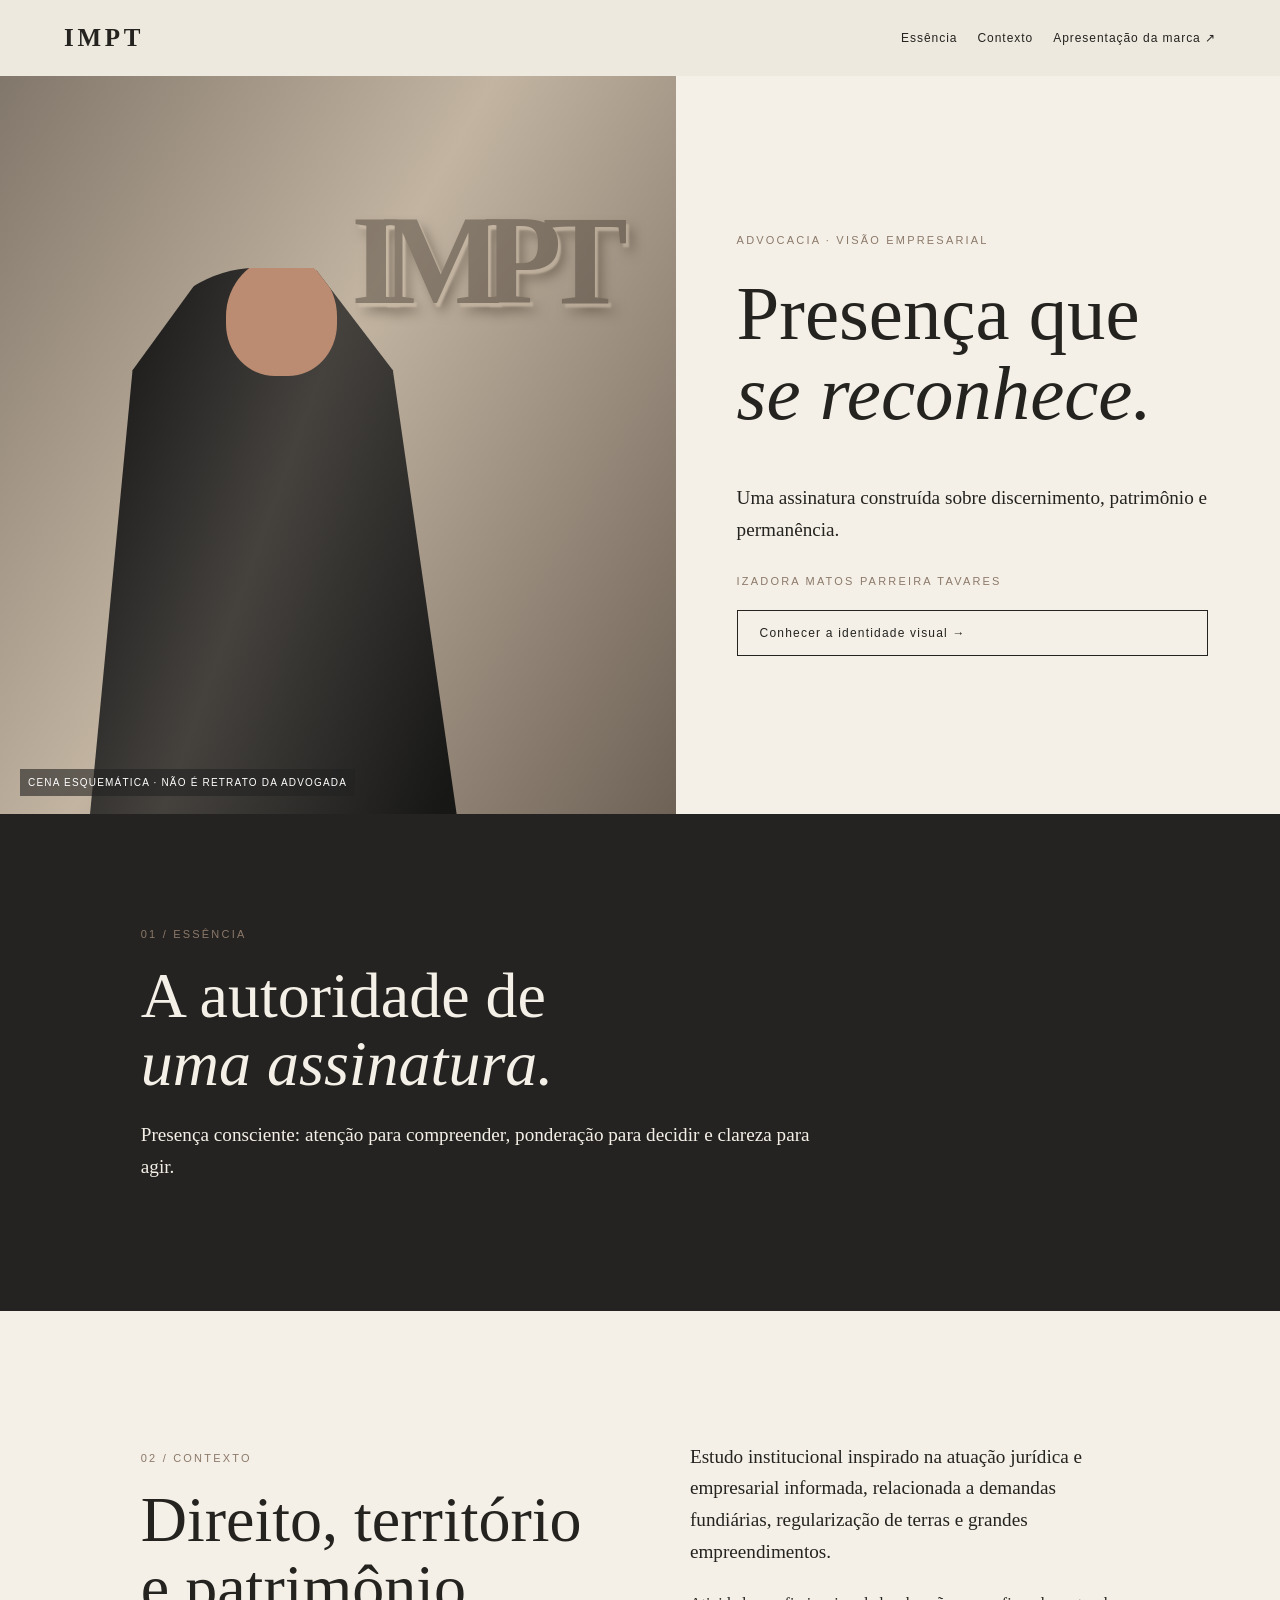
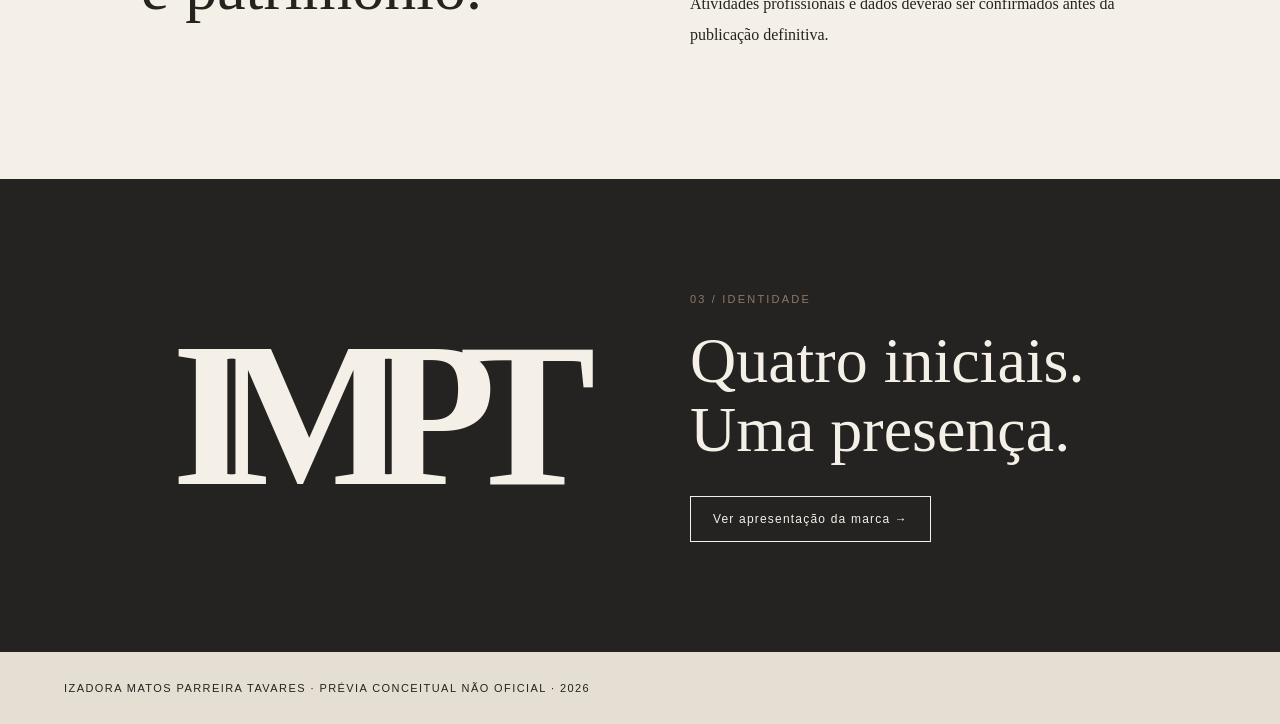
==== index.html @ d90208d3 "Publish responsive institutional preview" ====
<!doctype html><html lang="pt-BR"><head><meta charset="utf-8"><meta name="viewport" content="width=device-width,initial-scale=1"><title>Izadora Matos Parreira Tavares — Prévia</title><link rel="stylesheet" href="styles.css"></head><body><header><strong>IMPT</strong><nav><a href="#essencia">Essência</a><a href="#contexto">Contexto</a><a href="marca.html">Apresentação da marca ↗</a></nav></header><main><section class="hero"><div class="visual"><span class="wallmark" aria-label="Estudo de monograma na parede">IMPT</span><div class="woman"></div><span class="caption">CENA ESQUEMÁTICA · NÃO É RETRATO DA ADVOGADA</span></div><div class="copy"><span class="eyebrow">Advocacia · Visão empresarial</span><h1>Presença que<br><em>se reconhece.</em></h1><p>Uma assinatura construída sobre discernimento, patrimônio e permanência.</p><p class="eyebrow">IZADORA MATOS PARREIRA TAVARES</p><a class="pill" href="marca.html">Conhecer a identidade visual →</a></div></section><section id="essencia" class="panel dark"><span class="eyebrow">01 / Essência</span><h2>A autoridade de<br><em>uma assinatura.</em></h2><p>Presença consciente: atenção para compreender, ponderação para decidir e clareza para agir.</p></section><section id="contexto" class="panel split"><div><span class="eyebrow">02 / Contexto</span><h2>Direito, território<br>e patrimônio.</h2></div><div><p>Estudo institucional inspirado na atuação jurídica e empresarial informada, relacionada a demandas fundiárias, regularização de terras e grandes empreendimentos.</p><p><small>Atividades profissionais e dados deverão ser confirmados antes da publicação definitiva.</small></p></div></section><section class="panel dark split"><div class="monogram" aria-label="Iniciais IMPT">IMPT</div><div><span class="eyebrow">03 / Identidade</span><h2>Quatro iniciais.<br>Uma presença.</h2><a class="pill" href="marca.html">Ver apresentação da marca →</a></div></section></main><footer>IZADORA MATOS PARREIRA TAVARES · PRÉVIA CONCEITUAL NÃO OFICIAL · 2026</footer></body></html>
---- styles.css ----
:root{--ink:#24231f;--cream:#f4f0e7;--gold:#9e8b70}*{box-sizing:border-box}html{scroll-behavior:smooth}body{margin:0;background:var(--cream);color:var(--ink);font-family:Georgia,'Times New Roman',serif}a{color:inherit}header{display:flex;justify-content:space-between;align-items:center;gap:20px;padding:24px 5%;background:#eee9df}header strong{font-size:25px;letter-spacing:.15em}nav{display:flex;flex-wrap:wrap;gap:20px;font:12px Arial,sans-serif;letter-spacing:.08em}nav a{text-decoration:none}.hero{display:grid;grid-template-columns:1.12fr 1fr;min-height:82vh}.visual{min-height:560px;position:relative;overflow:hidden;background:linear-gradient(120deg,#82776b,#c2b4a1 45%,#6e6257)}.wallmark{position:absolute;right:10%;top:15%;font:900 clamp(70px,10vw,170px) Georgia;color:#453b32;opacity:.45;text-shadow:3px 4px 2px #d0c0ab,7px 9px 12px #44382c;letter-spacing:-.15em}.woman{position:absolute;bottom:-3%;left:13%;height:77%;width:55%;border-radius:45% 45% 0 0;background:linear-gradient(110deg,#161616 5%,#45423e 47%,#171716 95%);clip-path:polygon(32% 0,61% 0,82% 18%,100% 100%,0 100%,12% 18%)}.woman:before{content:'';position:absolute;top:-2%;left:37%;width:30%;height:21%;background:#bb8c71;border-radius:50% 50% 44% 44%}.caption{position:absolute;bottom:18px;left:20px;color:white;font:10px Arial,sans-serif;letter-spacing:.12em;background:#2229;padding:8px}.copy{display:flex;flex-direction:column;justify-content:center;padding:9% 10%}.eyebrow{font:11px Arial,sans-serif;letter-spacing:.2em;color:#8c7969;text-transform:uppercase}h1{font-size:clamp(50px,6vw,100px);font-weight:400;line-height:1.05;margin:28px 0}h2{font-size:clamp(40px,5vw,82px);font-weight:400;line-height:1.07;margin:20px 0}p{font-size:clamp(17px,1.5vw,22px);line-height:1.65;max-width:690px}.panel{padding:110px 11%}.dark{background:#242321;color:#f4f0e7}.split{display:grid;grid-template-columns:1fr 1fr;gap:10%;align-items:center}.monogram{font-size:clamp(85px,16vw,220px);letter-spacing:-.18em;line-height:1;text-align:center;font-weight:700}.pill{display:inline-block;padding:15px 22px;border:1px solid currentColor;text-decoration:none;margin:12px 12px 0 0;font:12px Arial,sans-serif;letter-spacing:.1em}footer{padding:30px 5%;font:11px Arial,sans-serif;letter-spacing:.13em;background:#e5dfd3}.chap{min-height:75vh;display:flex;flex-direction:column;justify-content:center}.chap small{font:11px Arial,sans-serif;letter-spacing:.18em;color:var(--gold)}@media(max-width:750px){header{align-items:flex-start;flex-direction:column;padding:18px 6%}nav{gap:12px;font-size:11px}.hero,.split{display:flex;flex-direction:column}.visual{width:100%;min-height:440px}.copy{padding:65px 7%}.panel{padding:85px 7%}.monogram{font-size:120px}.wallmark{font-size:90px}.woman{left:10%;width:65%}h1{font-size:clamp(48px,11vw,68px)}}
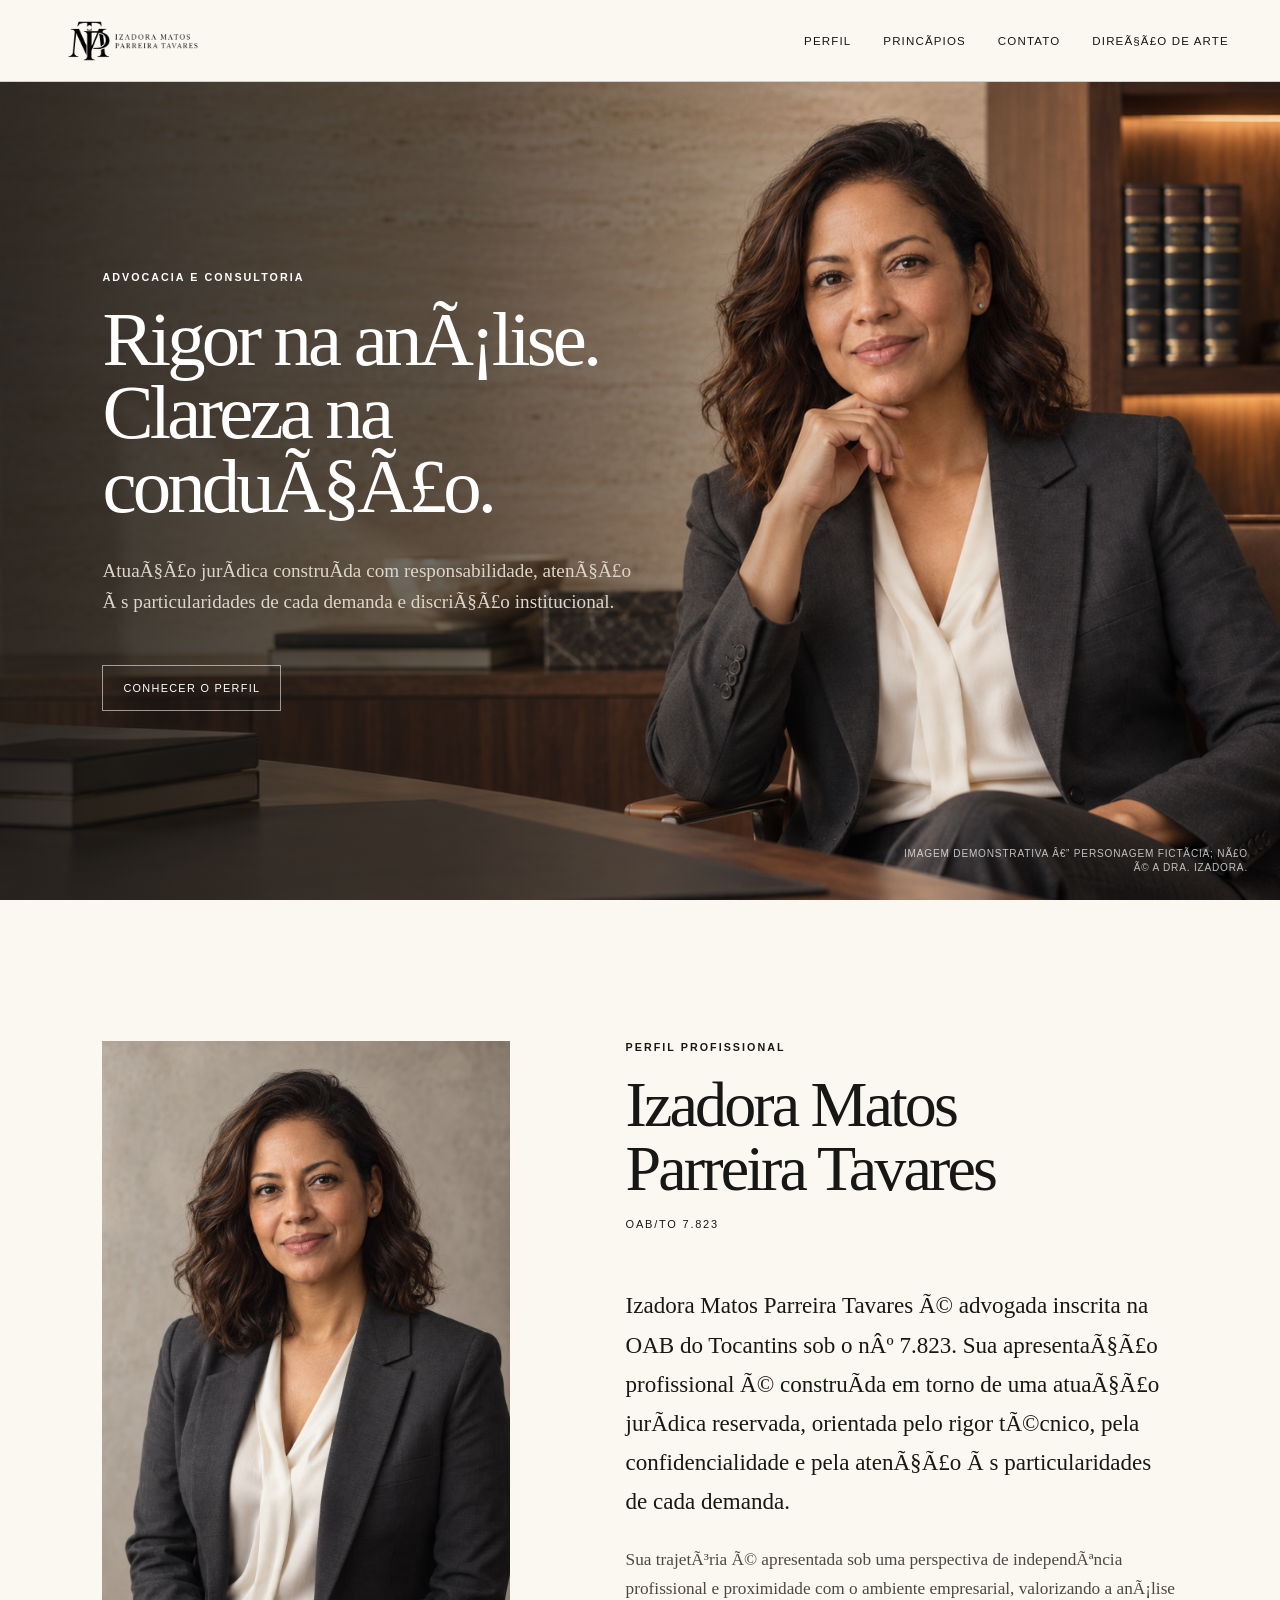
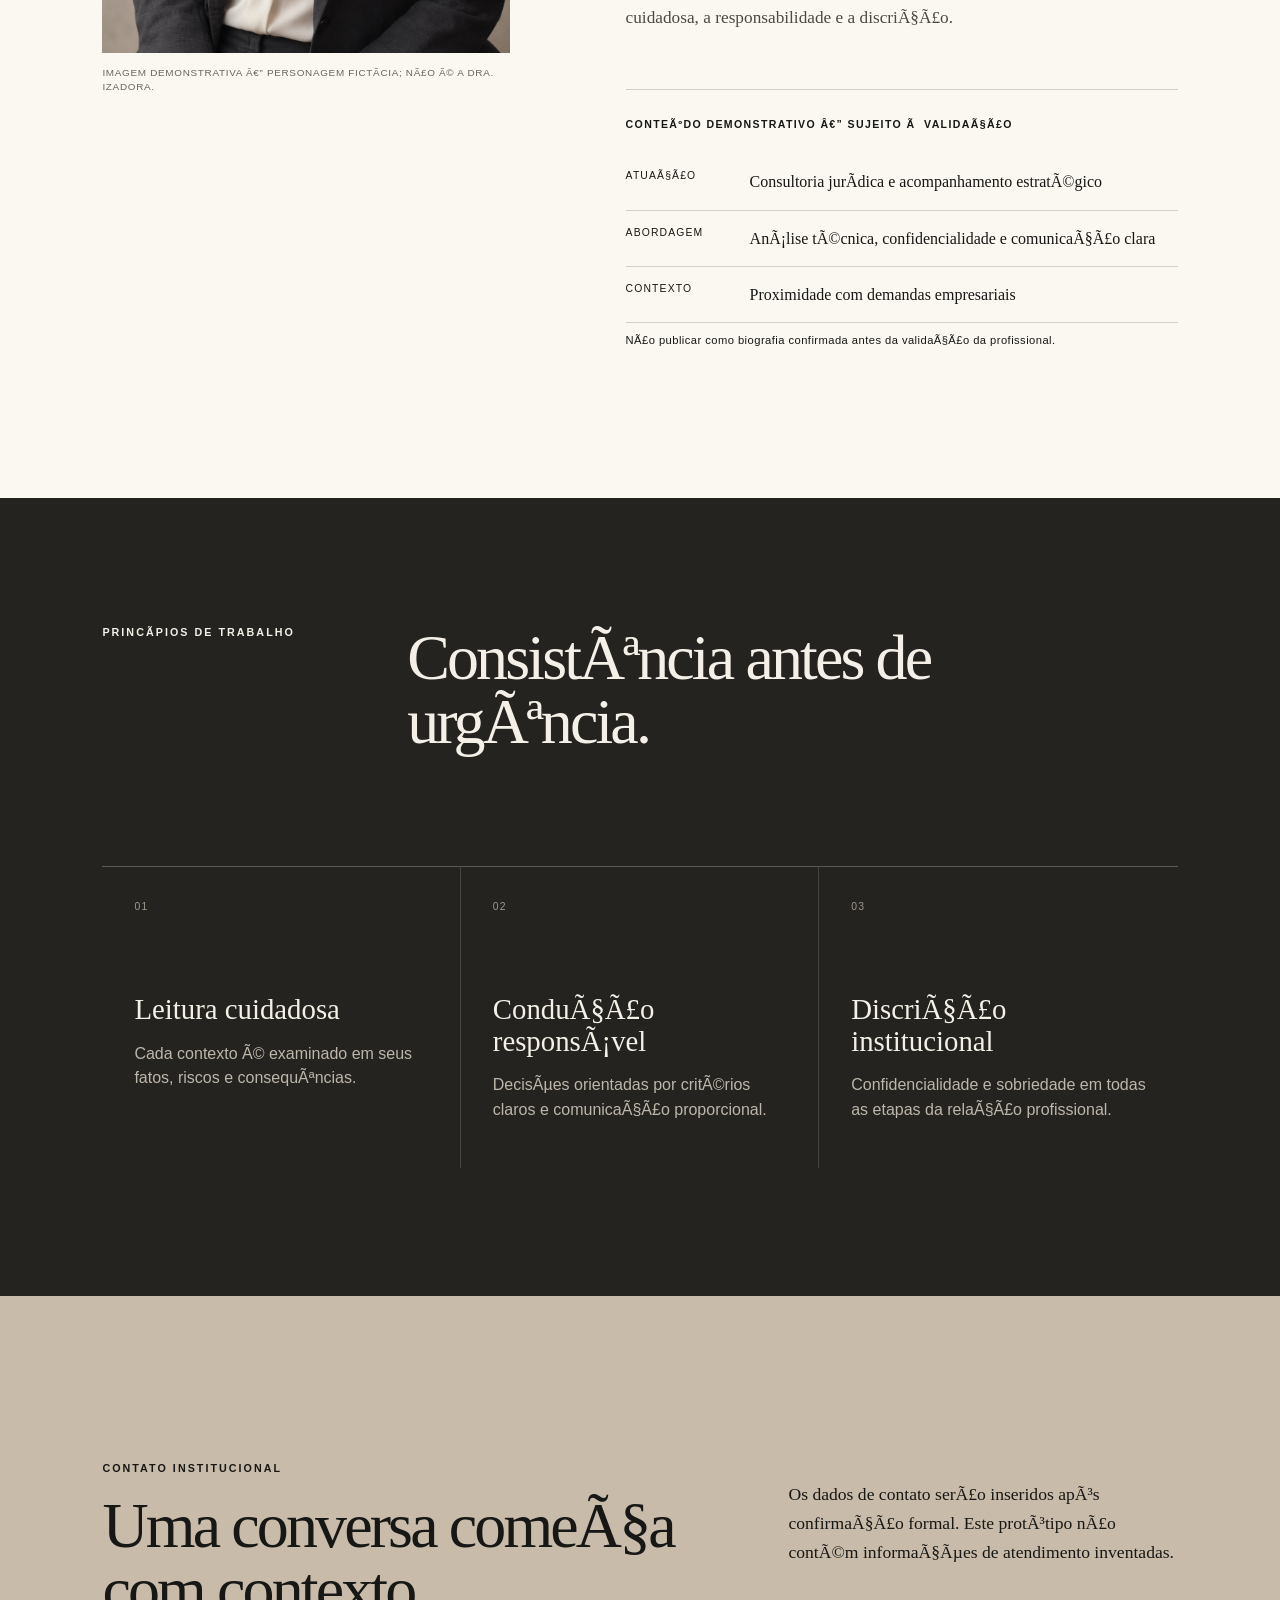
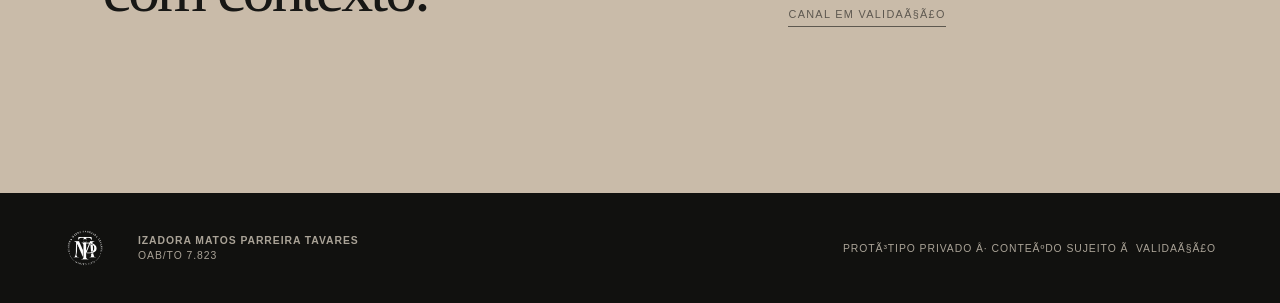
==== commit 325242a9: "Restore original Worker institutional and brand sites with photographic assets" ====
--- a/index.html
+++ b/index.html
@@ -1 +1,70 @@
-<!doctype html><html lang="pt-BR"><head><meta charset="utf-8"><meta name="viewport" content="width=device-width,initial-scale=1"><title>Izadora Matos Parreira Tavares — Prévia</title><link rel="stylesheet" href="styles.css"></head><body><header><strong>IMPT</strong><nav><a href="#essencia">Essência</a><a href="#contexto">Contexto</a><a href="marca.html">Apresentação da marca ↗</a></nav></header><main><section class="hero"><div class="visual"><span class="wallmark" aria-label="Estudo de monograma na parede">IMPT</span><div class="woman"></div><span class="caption">CENA ESQUEMÁTICA · NÃO É RETRATO DA ADVOGADA</span></div><div class="copy"><span class="eyebrow">Advocacia · Visão empresarial</span><h1>Presença que<br><em>se reconhece.</em></h1><p>Uma assinatura construída sobre discernimento, patrimônio e permanência.</p><p class="eyebrow">IZADORA MATOS PARREIRA TAVARES</p><a class="pill" href="marca.html">Conhecer a identidade visual →</a></div></section><section id="essencia" class="panel dark"><span class="eyebrow">01 / Essência</span><h2>A autoridade de<br><em>uma assinatura.</em></h2><p>Presença consciente: atenção para compreender, ponderação para decidir e clareza para agir.</p></section><section id="contexto" class="panel split"><div><span class="eyebrow">02 / Contexto</span><h2>Direito, território<br>e patrimônio.</h2></div><div><p>Estudo institucional inspirado na atuação jurídica e empresarial informada, relacionada a demandas fundiárias, regularização de terras e grandes empreendimentos.</p><p><small>Atividades profissionais e dados deverão ser confirmados antes da publicação definitiva.</small></p></div></section><section class="panel dark split"><div class="monogram" aria-label="Iniciais IMPT">IMPT</div><div><span class="eyebrow">03 / Identidade</span><h2>Quatro iniciais.<br>Uma presença.</h2><a class="pill" href="marca.html">Ver apresentação da marca →</a></div></section></main><footer>IZADORA MATOS PARREIRA TAVARES · PRÉVIA CONCEITUAL NÃO OFICIAL · 2026</footer></body></html>+﻿<!doctype html>
+<html lang="pt-BR">
+<head>
+  <meta charset="utf-8">
+  <meta name="viewport" content="width=device-width, initial-scale=1">
+  <meta name="description" content="ProtÃ³tipo institucional de Izadora Matos Parreira Tavares.">
+  <title>Izadora Matos â€” Advocacia e Consultoria</title>
+  <link rel="stylesheet" href="styles.css">
+</head>
+<body class="institutional-page">
+  <a class="skip-link" href="#conteudo">Ir para o conteÃºdo</a>
+  <header class="site-header">
+    <a class="site-brand" href="#inicio" aria-label="Izadora Matos â€” inÃ­cio"><img src="assets/logo-horizontal.png" alt="Izadora Matos Parreira Tavares, Advocacia e Consultoria"></a>
+    <button class="menu-button" type="button" aria-expanded="false" aria-controls="site-menu">Menu</button>
+    <nav id="site-menu" aria-label="NavegaÃ§Ã£o institucional"><a href="#perfil">Perfil</a><a href="#principios">PrincÃ­pios</a><a href="#contato">Contato</a><a href="index.html">DireÃ§Ã£o de arte</a></nav>
+  </header>
+
+  <main id="conteudo">
+    <section class="site-hero" id="inicio" data-capture="home-institucional">
+      <img class="site-hero-image" src="assets/personagem-ampla.png" alt="Personagem feminina fictÃ­cia em escritÃ³rio contemporÃ¢neo">
+      <div class="site-hero-shade"></div>
+      <div class="site-hero-copy">
+        <p class="eyebrow">Advocacia e consultoria</p>
+        <h1>Rigor na anÃ¡lise.<br>Clareza na conduÃ§Ã£o.</h1>
+        <p>AtuaÃ§Ã£o jurÃ­dica construÃ­da com responsabilidade, atenÃ§Ã£o Ã s particularidades de cada demanda e discriÃ§Ã£o institucional.</p>
+        <a class="quiet-button" href="#perfil">Conhecer o perfil</a>
+      </div>
+      <p class="photo-label">Imagem demonstrativa â€” personagem fictÃ­cia; nÃ£o Ã© a Dra. Izadora.</p>
+    </section>
+
+    <section class="profile" id="perfil" data-capture="perfil-profissional">
+      <div class="profile-image-wrap"><img src="assets/personagem-retrato.png" alt="Retrato demonstrativo de personagem fictÃ­cia"><p>Imagem demonstrativa â€” personagem fictÃ­cia; nÃ£o Ã© a Dra. Izadora.</p></div>
+      <div class="profile-copy">
+        <p class="eyebrow">Perfil profissional</p>
+        <h2>Izadora Matos<br>Parreira Tavares</h2>
+        <p class="registration">OAB/TO 7.823</p>
+        <p class="profile-lead">Izadora Matos Parreira Tavares Ã© advogada inscrita na OAB do Tocantins sob o nÂº 7.823. Sua apresentaÃ§Ã£o profissional Ã© construÃ­da em torno de uma atuaÃ§Ã£o jurÃ­dica reservada, orientada pelo rigor tÃ©cnico, pela confidencialidade e pela atenÃ§Ã£o Ã s particularidades de cada demanda.</p>
+        <p>Sua trajetÃ³ria Ã© apresentada sob uma perspectiva de independÃªncia profissional e proximidade com o ambiente empresarial, valorizando a anÃ¡lise cuidadosa, a responsabilidade e a discriÃ§Ã£o.</p>
+        <aside class="demo-cv" aria-label="MinicurrÃ­culo demonstrativo">
+          <strong>ConteÃºdo demonstrativo â€” sujeito Ã  validaÃ§Ã£o</strong>
+          <dl>
+            <div><dt>AtuaÃ§Ã£o</dt><dd>Consultoria jurÃ­dica e acompanhamento estratÃ©gico</dd></div>
+            <div><dt>Abordagem</dt><dd>AnÃ¡lise tÃ©cnica, confidencialidade e comunicaÃ§Ã£o clara</dd></div>
+            <div><dt>Contexto</dt><dd>Proximidade com demandas empresariais</dd></div>
+          </dl>
+          <p>NÃ£o publicar como biografia confirmada antes da validaÃ§Ã£o da profissional.</p>
+        </aside>
+      </div>
+    </section>
+
+    <section class="principles" id="principios">
+      <div class="principles-heading"><p class="eyebrow">PrincÃ­pios de trabalho</p><h2>ConsistÃªncia antes de urgÃªncia.</h2></div>
+      <ol>
+        <li><span>01</span><h3>Leitura cuidadosa</h3><p>Cada contexto Ã© examinado em seus fatos, riscos e consequÃªncias.</p></li>
+        <li><span>02</span><h3>ConduÃ§Ã£o responsÃ¡vel</h3><p>DecisÃµes orientadas por critÃ©rios claros e comunicaÃ§Ã£o proporcional.</p></li>
+        <li><span>03</span><h3>DiscriÃ§Ã£o institucional</h3><p>Confidencialidade e sobriedade em todas as etapas da relaÃ§Ã£o profissional.</p></li>
+      </ol>
+    </section>
+
+    <section class="contact" id="contato">
+      <div><p class="eyebrow">Contato institucional</p><h2>Uma conversa comeÃ§a com contexto.</h2></div>
+      <div><p>Os dados de contato serÃ£o inseridos apÃ³s confirmaÃ§Ã£o formal. Este protÃ³tipo nÃ£o contÃ©m informaÃ§Ãµes de atendimento inventadas.</p><a href="mailto:" aria-disabled="true">Canal em validaÃ§Ã£o</a></div>
+    </section>
+  </main>
+
+  <footer class="site-footer"><img src="assets/logo-avatar.png" alt=""><div><strong>Izadora Matos Parreira Tavares</strong><span>OAB/TO 7.823</span></div><span>ProtÃ³tipo privado Â· conteÃºdo sujeito Ã  validaÃ§Ã£o</span></footer>
+  <script src="script.js"></script>
+</body>
+</html>
+
--- a/styles.css
+++ b/styles.css
@@ -1 +1,202 @@
-:root{--ink:#24231f;--cream:#f4f0e7;--gold:#9e8b70}*{box-sizing:border-box}html{scroll-behavior:smooth}body{margin:0;background:var(--cream);color:var(--ink);font-family:Georgia,'Times New Roman',serif}a{color:inherit}header{display:flex;justify-content:space-between;align-items:center;gap:20px;padding:24px 5%;background:#eee9df}header strong{font-size:25px;letter-spacing:.15em}nav{display:flex;flex-wrap:wrap;gap:20px;font:12px Arial,sans-serif;letter-spacing:.08em}nav a{text-decoration:none}.hero{display:grid;grid-template-columns:1.12fr 1fr;min-height:82vh}.visual{min-height:560px;position:relative;overflow:hidden;background:linear-gradient(120deg,#82776b,#c2b4a1 45%,#6e6257)}.wallmark{position:absolute;right:10%;top:15%;font:900 clamp(70px,10vw,170px) Georgia;color:#453b32;opacity:.45;text-shadow:3px 4px 2px #d0c0ab,7px 9px 12px #44382c;letter-spacing:-.15em}.woman{position:absolute;bottom:-3%;left:13%;height:77%;width:55%;border-radius:45% 45% 0 0;background:linear-gradient(110deg,#161616 5%,#45423e 47%,#171716 95%);clip-path:polygon(32% 0,61% 0,82% 18%,100% 100%,0 100%,12% 18%)}.woman:before{content:'';position:absolute;top:-2%;left:37%;width:30%;height:21%;background:#bb8c71;border-radius:50% 50% 44% 44%}.caption{position:absolute;bottom:18px;left:20px;color:white;font:10px Arial,sans-serif;letter-spacing:.12em;background:#2229;padding:8px}.copy{display:flex;flex-direction:column;justify-content:center;padding:9% 10%}.eyebrow{font:11px Arial,sans-serif;letter-spacing:.2em;color:#8c7969;text-transform:uppercase}h1{font-size:clamp(50px,6vw,100px);font-weight:400;line-height:1.05;margin:28px 0}h2{font-size:clamp(40px,5vw,82px);font-weight:400;line-height:1.07;margin:20px 0}p{font-size:clamp(17px,1.5vw,22px);line-height:1.65;max-width:690px}.panel{padding:110px 11%}.dark{background:#242321;color:#f4f0e7}.split{display:grid;grid-template-columns:1fr 1fr;gap:10%;align-items:center}.monogram{font-size:clamp(85px,16vw,220px);letter-spacing:-.18em;line-height:1;text-align:center;font-weight:700}.pill{display:inline-block;padding:15px 22px;border:1px solid currentColor;text-decoration:none;margin:12px 12px 0 0;font:12px Arial,sans-serif;letter-spacing:.1em}footer{padding:30px 5%;font:11px Arial,sans-serif;letter-spacing:.13em;background:#e5dfd3}.chap{min-height:75vh;display:flex;flex-direction:column;justify-content:center}.chap small{font:11px Arial,sans-serif;letter-spacing:.18em;color:var(--gold)}@media(max-width:750px){header{align-items:flex-start;flex-direction:column;padding:18px 6%}nav{gap:12px;font-size:11px}.hero,.split{display:flex;flex-direction:column}.visual{width:100%;min-height:440px}.copy{padding:65px 7%}.panel{padding:85px 7%}.monogram{font-size:120px}.wallmark{font-size:90px}.woman{left:10%;width:65%}h1{font-size:clamp(48px,11vw,68px)}}+:root {
+  --ink: #171715;
+  --coal: #242320;
+  --warm-black: #11110f;
+  --ivory: #f4f0e7;
+  --paper: #fbf8f1;
+  --stone: #d7cec0;
+  --taupe: #958a7b;
+  --line: rgba(23, 23, 21, .18);
+  --serif: "Iowan Old Style", "Palatino Linotype", Baskerville, Georgia, serif;
+  --sans: Inter, "Helvetica Neue", Arial, sans-serif;
+}
+
+* { box-sizing: border-box; }
+html { scroll-behavior: smooth; }
+body { margin: 0; color: var(--ink); background: var(--ivory); font-family: var(--sans); }
+img { display: block; max-width: 100%; }
+a { color: inherit; }
+.skip-link { position: fixed; z-index: 100; left: 1rem; top: -4rem; padding: .75rem 1rem; background: #fff; color: #000; opacity: 0; pointer-events: none; }
+.skip-link:focus { top: 1rem; opacity: 1; pointer-events: auto; }
+.eyebrow { margin: 0 0 1.2rem; font-size: .67rem; line-height: 1.2; letter-spacing: .19em; text-transform: uppercase; font-weight: 700; }
+
+.topbar, .site-header { position: sticky; z-index: 30; top: 0; height: 82px; padding: 0 clamp(1.25rem, 4vw, 4.5rem); display: flex; align-items: center; justify-content: space-between; background: rgba(244, 240, 231, .94); border-bottom: 1px solid var(--line); backdrop-filter: blur(16px); }
+.brand-lockup img, .site-brand img { width: 162px; height: auto; }
+.topbar nav, .site-header nav { display: flex; align-items: center; gap: 2rem; }
+.topbar nav a, .site-header nav a { font-size: .72rem; letter-spacing: .1em; text-transform: uppercase; text-decoration: none; }
+.nav-cta { padding-bottom: .35rem; border-bottom: 1px solid currentColor; }
+.menu-button { display: none; border: 0; padding: .5rem 0; background: none; color: inherit; font: 700 .7rem/1 var(--sans); letter-spacing: .12em; text-transform: uppercase; }
+
+.brand-hero { min-height: calc(100svh - 82px); position: relative; display: grid; grid-template-columns: minmax(0, 1.18fr) minmax(300px, .82fr); overflow: hidden; background: var(--ivory); }
+.hero-copy { align-self: center; padding: clamp(4rem, 8vw, 9rem) clamp(1.5rem, 7vw, 8.5rem); }
+.hero-copy h1 { max-width: 890px; margin: 0; font: 400 clamp(3.2rem, 6.5vw, 8rem)/.94 var(--serif); letter-spacing: -.055em; }
+.hero-lead { max-width: 600px; margin: 2.2rem 0 3rem; font: 400 clamp(1rem, 1.5vw, 1.32rem)/1.6 var(--serif); color: #4b4842; }
+.hero-meta { display: flex; flex-wrap: wrap; gap: 1rem 2.2rem; padding-top: 1.2rem; border-top: 1px solid var(--line); font-size: .67rem; letter-spacing: .09em; text-transform: uppercase; }
+.hero-symbol { position: relative; display: grid; place-items: center; background: var(--warm-black); overflow: hidden; }
+.hero-symbol img { width: clamp(190px, 21vw, 350px); filter: invert(1); opacity: .92; }
+.hero-symbol span { position: absolute; right: -3vw; bottom: -8vw; font: 400 clamp(10rem, 24vw, 29rem)/.75 var(--serif); color: rgba(255,255,255,.025); }
+.hero-index { position: absolute; left: 1.2rem; bottom: 1rem; font: 400 .68rem/1 var(--sans); letter-spacing: .16em; }
+
+.manifesto { display: grid; grid-template-columns: 1fr 1fr; gap: 10vw; padding: clamp(6rem, 12vw, 12rem) clamp(1.5rem, 8vw, 10rem); background: var(--paper); }
+.manifesto h2, .section-heading h2, .handoff h2, .profile h2, .principles h2, .contact h2 { margin: 0; font: 400 clamp(2.7rem, 5vw, 6rem)/1 var(--serif); letter-spacing: -.045em; }
+.manifesto-copy > p { max-width: 620px; margin: 0 0 4rem; font: 400 clamp(1.2rem, 2vw, 1.7rem)/1.52 var(--serif); }
+.tokens { margin: 0; border-top: 1px solid var(--line); }
+.tokens div { display: grid; grid-template-columns: 100px 1fr; gap: 1rem; padding: 1.2rem 0; border-bottom: 1px solid var(--line); }
+.tokens dt { font-size: .65rem; letter-spacing: .15em; text-transform: uppercase; }
+.tokens dd { margin: 0; font: 400 1rem/1.4 var(--serif); }
+
+.signature-proof { display: grid; grid-template-columns: 1.1fr .9fr .9fr; grid-template-rows: auto auto; background: var(--stone); }
+.section-heading { padding: clamp(4rem, 8vw, 8rem); }
+.section-heading > p:last-child { max-width: 620px; margin: 2rem 0 0; font: 400 1.08rem/1.6 var(--serif); }
+.signature-proof .section-heading { grid-column: 1 / -1; }
+.signature-stage { min-height: 440px; display: grid; place-items: center; padding: 4rem; }
+.signature-stage img { max-height: 150px; width: min(62%, 350px); object-fit: contain; }
+.signature-stage.light { background: #fff; }
+.signature-stage.dark { background: var(--coal); }
+.signature-stage.dark img { filter: invert(1); }
+.signature-stage.warm { background: #c7b9a7; }
+.signature-stage.warm img { width: min(42%, 180px); }
+
+.mockups { padding: clamp(6rem, 10vw, 11rem) clamp(1rem, 5vw, 6rem); background: var(--warm-black); color: var(--ivory); }
+.section-heading.inverse { max-width: 1100px; padding: 0 0 7rem; }
+.section-heading.inverse > p:last-child { color: #bdb6aa; }
+.study { margin: 0 0 clamp(6rem, 11vw, 12rem); }
+.study:last-child { margin-bottom: 0; }
+.study-visual { position: relative; overflow: hidden; background: #292826; }
+.mockup-canvas { aspect-ratio: 3 / 2; }
+.mockup-canvas > .base { width: 100%; height: 100%; object-fit: cover; }
+.applied-logo { position: absolute; z-index: 2; object-fit: contain; pointer-events: none; }
+.card-logo { left: 49.8%; top: 45.5%; width: 19%; transform: perspective(900px) rotateZ(-12.5deg) skewX(-1deg) scaleY(.88); opacity: .86; filter: contrast(.88) blur(.05px); }
+.architecture-canvas { aspect-ratio: 16 / 9; }
+.architecture-logo { left: 65.5%; top: 25%; width: 13%; transform: perspective(1000px) rotateY(-1deg); opacity: .82; filter: drop-shadow(2px 5px 3px rgba(0,0,0,.28)) contrast(.82); }
+.stationery-letterhead { left: 46.2%; top: 25%; width: 17%; transform: perspective(1000px) rotateZ(8.3deg) skewY(-.8deg) scaleY(.86); opacity: .8; }
+.stationery-cardmark { left: 72.6%; top: 68.2%; width: 3.9%; transform: perspective(1000px) rotateZ(8.5deg) skewY(-1deg); opacity: .78; }
+.study-caption { display: grid; grid-template-columns: 70px 1fr; gap: 1.5rem; max-width: 680px; margin: 1.6rem 0 0 auto; }
+.study-caption > span { padding-top: .25rem; font-size: .67rem; letter-spacing: .12em; color: #9e978c; }
+.study-caption h3 { margin: 0 0 .45rem; font: 400 1.8rem/1.1 var(--serif); }
+.study-caption p { margin: 0; color: #bdb6aa; line-height: 1.55; }
+
+.character { display: grid; grid-template-columns: .8fr 1fr 1fr; gap: clamp(1rem, 2vw, 2rem); padding: clamp(6rem, 10vw, 11rem) clamp(1rem, 5vw, 6rem); background: var(--paper); }
+.character-intro { grid-column: 1 / 2; padding-right: 2rem; }
+.character-intro h2 { margin: 0 0 2rem; font: 400 clamp(2.7rem, 4vw, 5rem)/1 var(--serif); letter-spacing: -.045em; }
+.character-intro > p:not(.eyebrow):not(.disclaimer) { font: 400 1.1rem/1.6 var(--serif); }
+.disclaimer, .photo-label { font-size: .63rem; line-height: 1.45; letter-spacing: .08em; text-transform: uppercase; }
+.disclaimer { margin-top: 2rem; padding-top: 1rem; border-top: 1px solid var(--line); }
+.portrait { margin: 0; }
+.portrait img { width: 100%; height: 700px; object-fit: cover; }
+.portrait-master img { object-position: 50% 35%; }
+.portrait-environment img { object-position: 50% 32%; }
+.portrait-wide { grid-column: 2 / -1; }
+.portrait-wide img { height: auto; aspect-ratio: 16 / 8.3; object-fit: cover; }
+.portrait figcaption { margin-top: .8rem; font-size: .66rem; letter-spacing: .1em; text-transform: uppercase; color: #625d55; }
+.handoff { padding: clamp(7rem, 14vw, 15rem) clamp(1.5rem, 8vw, 10rem); background: #c9bba9; }
+.handoff h2 { max-width: 1120px; }
+.text-link { display: inline-block; margin-top: 3rem; padding-bottom: .5rem; border-bottom: 1px solid; font-size: .72rem; letter-spacing: .12em; text-transform: uppercase; text-decoration: none; }
+.footer, .site-footer { min-height: 110px; padding: 2rem clamp(1.5rem, 5vw, 6rem); display: flex; align-items: center; justify-content: space-between; gap: 2rem; background: var(--warm-black); color: #aaa397; font-size: .65rem; letter-spacing: .09em; text-transform: uppercase; }
+
+/* Institutional prototype */
+.institutional-page { background: var(--paper); }
+.site-header { background: rgba(251, 248, 241, .95); }
+.site-hero { min-height: calc(100svh - 82px); position: relative; display: flex; align-items: center; overflow: hidden; background: #251f1a; color: white; }
+.site-hero-image, .site-hero-shade { position: absolute; inset: 0; width: 100%; height: 100%; }
+.site-hero-image { object-fit: cover; object-position: center; }
+.site-hero-shade { background: linear-gradient(90deg, rgba(14,13,11,.84) 0%, rgba(14,13,11,.58) 36%, rgba(14,13,11,.03) 68%); }
+.site-hero-copy { position: relative; z-index: 2; width: min(680px, 52vw); margin-left: clamp(1.5rem, 8vw, 9rem); padding: 6rem 0; }
+.site-hero h1 { margin: 0; font: 400 clamp(3.4rem, 6vw, 7rem)/.96 var(--serif); letter-spacing: -.05em; }
+.site-hero-copy > p:not(.eyebrow) { max-width: 540px; margin: 2rem 0; font: 400 clamp(1.05rem, 1.5vw, 1.3rem)/1.6 var(--serif); color: #ddd5ca; }
+.quiet-button { display: inline-block; margin-top: 1rem; padding: 1rem 1.25rem; border: 1px solid rgba(255,255,255,.55); font-size: .68rem; letter-spacing: .12em; text-transform: uppercase; text-decoration: none; }
+.photo-label { position: absolute; z-index: 2; right: 2rem; bottom: 1.5rem; max-width: 360px; margin: 0; color: rgba(255,255,255,.72); text-align: right; }
+.profile { display: grid; grid-template-columns: minmax(320px, .85fr) minmax(0, 1.15fr); gap: clamp(3rem, 9vw, 10rem); padding: clamp(6rem, 11vw, 12rem) clamp(1.5rem, 8vw, 10rem); }
+.profile-image-wrap img { width: 100%; max-height: 950px; object-fit: cover; object-position: center top; }
+.profile-image-wrap > p { margin: .8rem 0 0; font-size: .62rem; line-height: 1.5; letter-spacing: .07em; text-transform: uppercase; color: #69635a; }
+.profile-copy { align-self: center; max-width: 760px; }
+.profile-copy h2 { margin-bottom: 1.1rem; }
+.registration { margin: 0 0 3.5rem; font-size: .69rem; letter-spacing: .16em; text-transform: uppercase; }
+.profile-copy > p:not(.eyebrow):not(.registration) { font: 400 1.08rem/1.7 var(--serif); color: #4d4942; }
+.profile-copy .profile-lead { font-size: clamp(1.25rem, 1.8vw, 1.55rem) !important; color: var(--ink) !important; }
+.demo-cv { margin-top: 3.5rem; padding: 1.8rem 0 0; border-top: 1px solid var(--line); }
+.demo-cv > strong { display: block; margin-bottom: 1.5rem; font-size: .66rem; letter-spacing: .13em; text-transform: uppercase; }
+.demo-cv dl { margin: 0; }
+.demo-cv dl div { display: grid; grid-template-columns: 100px 1fr; gap: 1.5rem; padding: 1rem 0; border-bottom: 1px solid var(--line); }
+.demo-cv dt { font-size: .65rem; letter-spacing: .11em; text-transform: uppercase; }
+.demo-cv dd { margin: 0; font: 400 1rem/1.45 var(--serif); }
+.demo-cv > p { font-size: .7rem !important; font-family: var(--sans) !important; letter-spacing: .04em; }
+.principles { padding: clamp(6rem, 10vw, 11rem) clamp(1.5rem, 8vw, 10rem); background: var(--coal); color: var(--ivory); }
+.principles-heading { display: grid; grid-template-columns: .5fr 1.5fr; gap: 3rem; align-items: start; }
+.principles ol { list-style: none; margin: 7rem 0 0; padding: 0; display: grid; grid-template-columns: repeat(3, 1fr); }
+.principles li { min-height: 280px; padding: 1.8rem 2rem; border-top: 1px solid rgba(255,255,255,.25); border-right: 1px solid rgba(255,255,255,.15); }
+.principles li:last-child { border-right: 0; }
+.principles li > span { font-size: .65rem; letter-spacing: .12em; color: #9e978c; }
+.principles h3 { margin: 5rem 0 1rem; font: 400 1.8rem/1.1 var(--serif); }
+.principles li p { max-width: 300px; color: #bdb6aa; line-height: 1.55; }
+.contact { display: grid; grid-template-columns: 1.2fr .8fr; gap: 8vw; padding: clamp(7rem, 13vw, 14rem) clamp(1.5rem, 8vw, 10rem); background: #c9bba9; }
+.contact > div:last-child { align-self: end; max-width: 500px; }
+.contact > div:last-child p { font: 400 1.1rem/1.65 var(--serif); }
+.contact a { display: inline-block; margin-top: 1.5rem; padding-bottom: .35rem; border-bottom: 1px solid; font-size: .68rem; letter-spacing: .12em; text-transform: uppercase; text-decoration: none; opacity: .6; pointer-events: none; }
+.site-footer { justify-content: flex-start; }
+.site-footer img { width: 42px; filter: invert(1); }
+.site-footer div { display: grid; gap: .25rem; }
+.site-footer > span:last-child { margin-left: auto; }
+
+@media (max-width: 980px) {
+  .topbar nav, .site-header nav { display: none; position: absolute; left: 0; right: 0; top: 81px; padding: 1.5rem; background: var(--paper); border-bottom: 1px solid var(--line); flex-direction: column; align-items: flex-start; gap: 1.25rem; }
+  .topbar nav.is-open, .site-header nav.is-open { display: flex; }
+  .menu-button { display: block; }
+  .brand-hero { grid-template-columns: 1fr; min-height: auto; }
+  .hero-copy { min-height: 72svh; }
+  .hero-symbol { min-height: 48svh; }
+  .manifesto { grid-template-columns: 1fr; gap: 4rem; }
+  .signature-proof { grid-template-columns: 1fr 1fr; }
+  .signature-stage:last-child { grid-column: 1 / -1; }
+  .character { grid-template-columns: 1fr 1fr; }
+  .character-intro { grid-column: 1 / -1; max-width: 680px; }
+  .portrait-wide { grid-column: 1 / -1; }
+  .site-hero-copy { width: min(580px, 68vw); }
+  .profile { grid-template-columns: .8fr 1.2fr; gap: 4rem; }
+  .principles-heading { grid-template-columns: 1fr; }
+}
+
+@media (max-width: 620px) {
+  .topbar, .site-header { height: 70px; }
+  .topbar nav, .site-header nav { top: 69px; }
+  .brand-lockup img, .site-brand img { width: 138px; }
+  .brand-hero { min-height: auto; }
+  .hero-copy { min-height: 70svh; padding: 5rem 1.3rem 3rem; }
+  .hero-copy h1 { font-size: clamp(3.2rem, 15vw, 5.4rem); }
+  .hero-symbol { min-height: 42svh; }
+  .hero-symbol img { width: 180px; }
+  .manifesto, .section-heading, .profile, .principles, .contact { padding-left: 1.3rem; padding-right: 1.3rem; }
+  .manifesto { padding-top: 6rem; padding-bottom: 6rem; }
+  .signature-proof { grid-template-columns: 1fr; }
+  .signature-stage, .signature-stage:last-child { grid-column: auto; min-height: 330px; }
+  .mockups { padding: 6rem .75rem; }
+  .section-heading.inverse { padding-left: .55rem; padding-right: .55rem; padding-bottom: 4.5rem; }
+  .study { margin-bottom: 6rem; }
+  .study-caption { grid-template-columns: 42px 1fr; margin: 1.3rem .55rem 0; }
+  .architecture-logo { width: 14%; }
+  .character { grid-template-columns: 1fr; padding: 6rem 1.3rem; }
+  .character-intro, .portrait-wide { grid-column: auto; }
+  .portrait img { height: auto; aspect-ratio: 4 / 5; }
+  .portrait-wide img { aspect-ratio: 4 / 5; object-position: 70% center; }
+  .handoff { padding: 7rem 1.3rem; }
+  .footer { align-items: flex-start; flex-direction: column; }
+  .site-hero { min-height: calc(100svh - 70px); align-items: flex-end; }
+  .site-hero-image { object-position: 68% center; }
+  .site-hero-shade { background: linear-gradient(0deg, rgba(14,13,11,.95) 0%, rgba(14,13,11,.57) 47%, rgba(14,13,11,.04) 80%); }
+  .site-hero-copy { width: auto; margin: 0; padding: 6rem 1.3rem 6.5rem; }
+  .site-hero h1 { font-size: clamp(3.1rem, 14vw, 4.7rem); }
+  .photo-label { left: 1.3rem; right: 1.3rem; bottom: 1rem; text-align: left; }
+  .profile { grid-template-columns: 1fr; gap: 4rem; padding-top: 5rem; padding-bottom: 6rem; }
+  .profile-image-wrap { max-width: 80%; }
+  .profile-copy h2 { font-size: 3.25rem; }
+  .demo-cv dl div { grid-template-columns: 1fr; gap: .5rem; }
+  .principles-heading { gap: 1rem; }
+  .principles ol { grid-template-columns: 1fr; margin-top: 4rem; }
+  .principles li { min-height: 230px; padding-left: 0; padding-right: 0; border-right: 0; }
+  .principles h3 { margin-top: 3.5rem; }
+  .contact { grid-template-columns: 1fr; }
+  .site-footer { align-items: flex-start; flex-wrap: wrap; }
+  .site-footer > span:last-child { width: 100%; margin-left: 0; }
+}
+
+@media (prefers-reduced-motion: reduce) { html { scroll-behavior: auto; } }
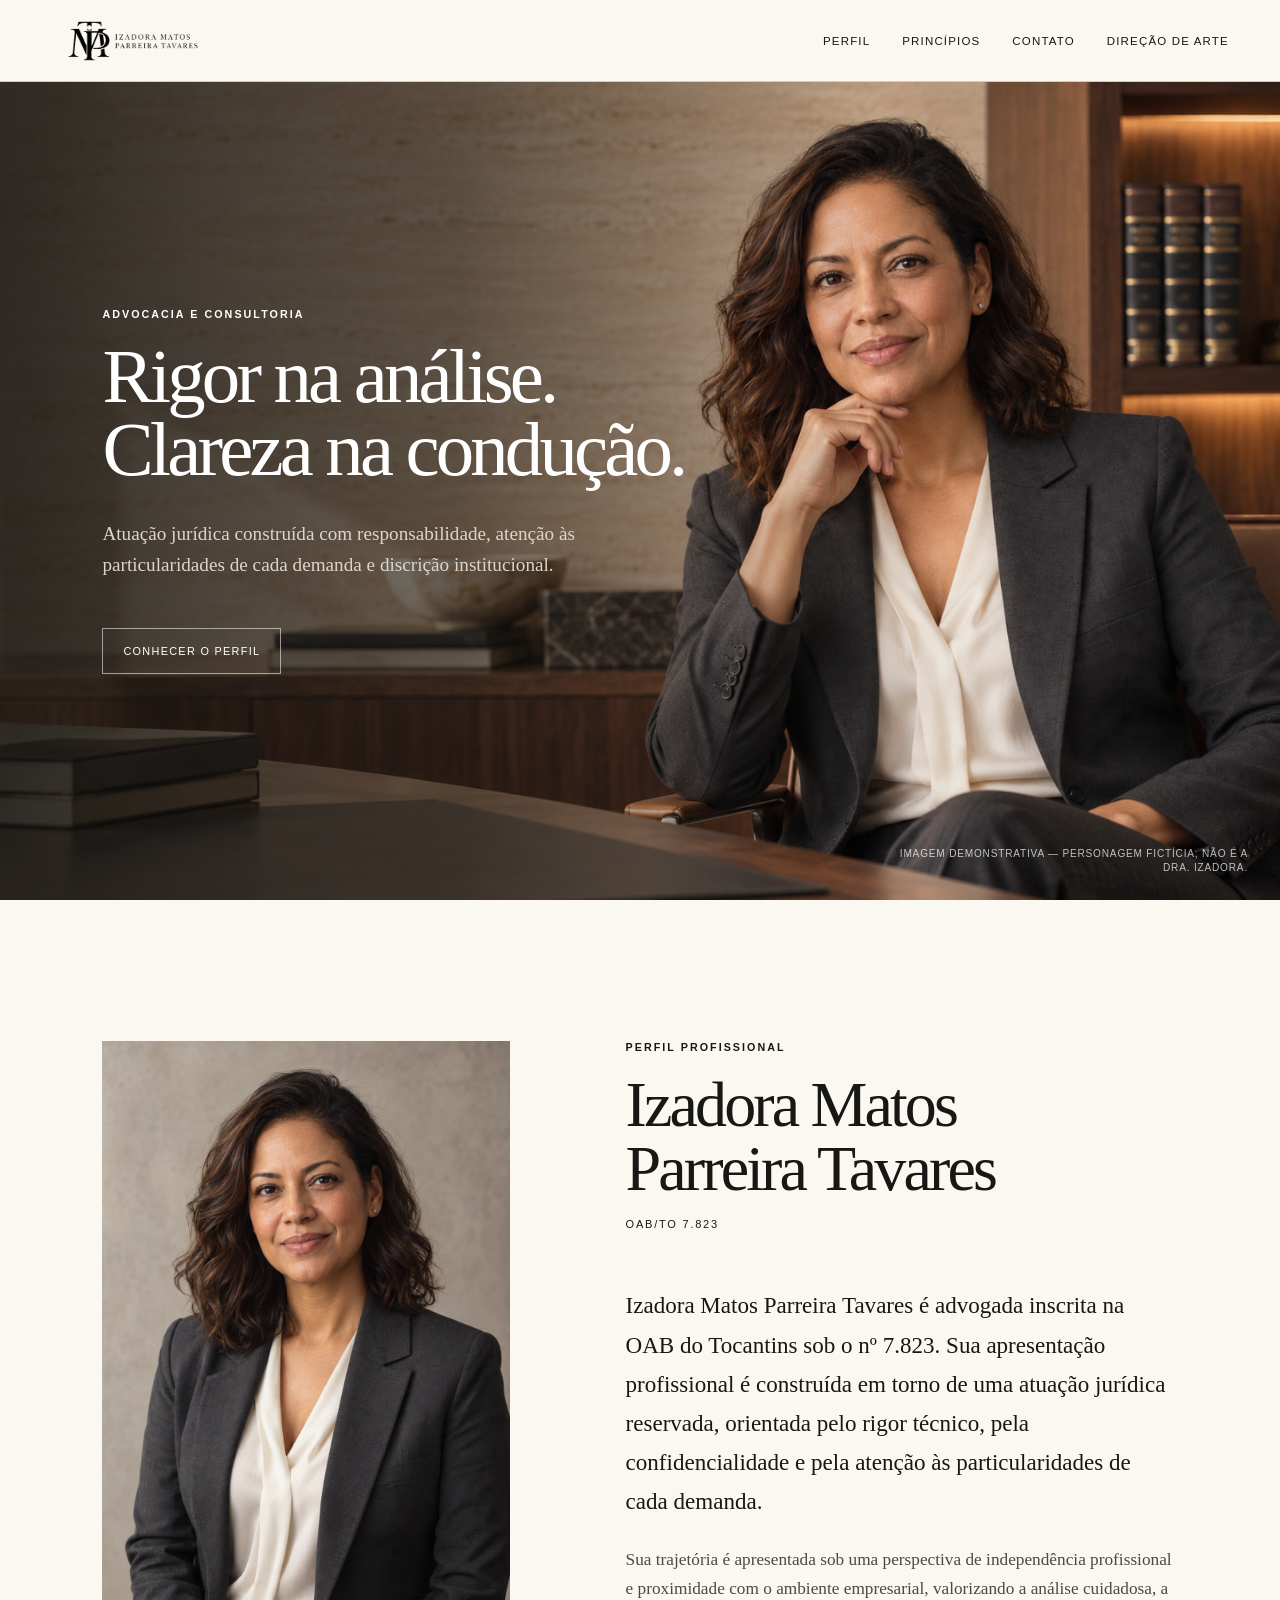
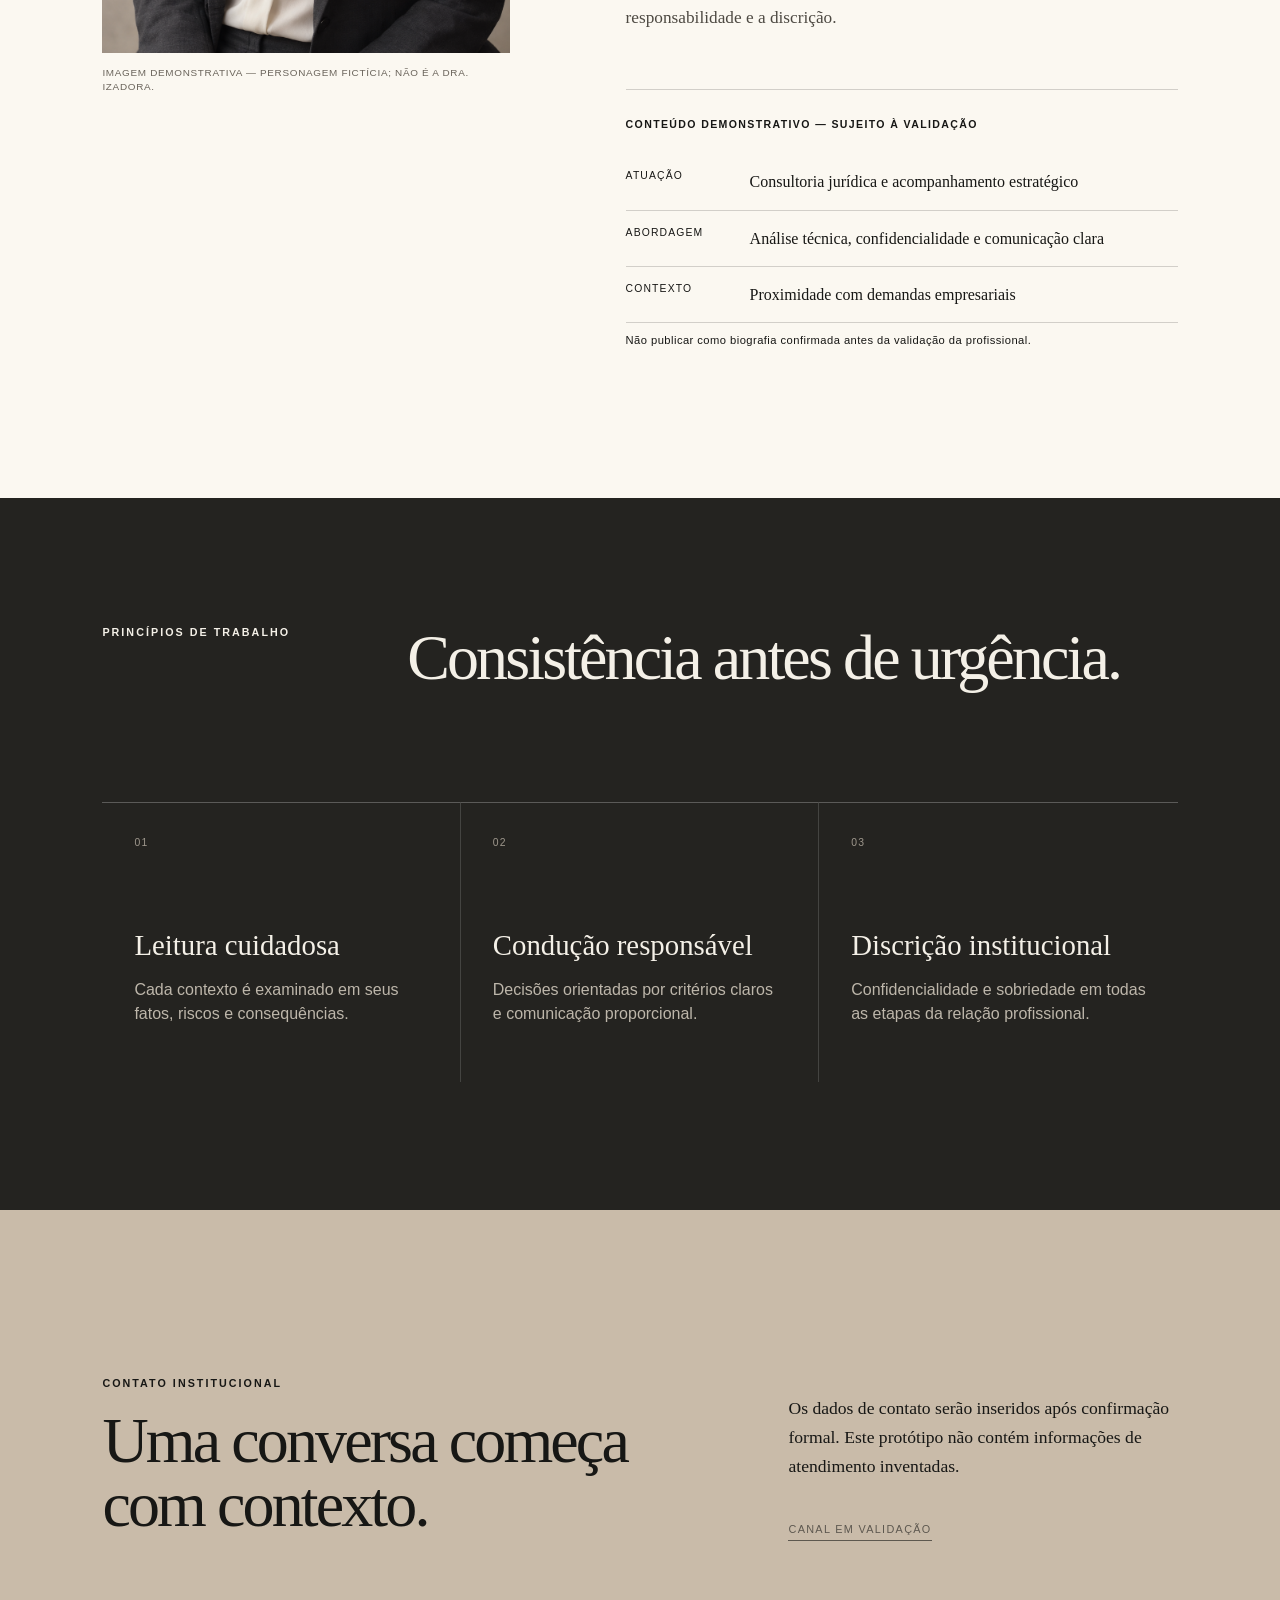
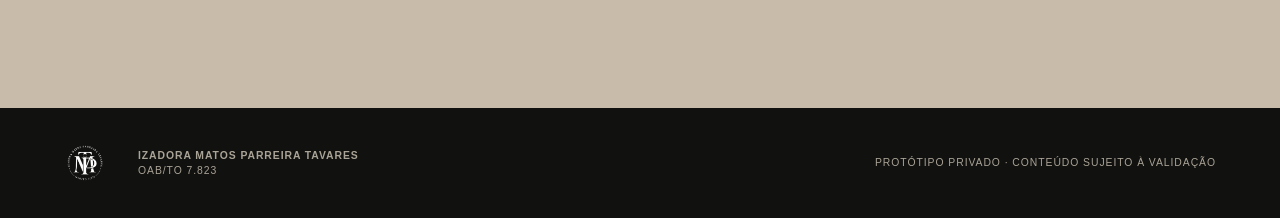
==== commit af7c422f: "Fix Portuguese accent encoding from original UTF-8 sources" ====
--- a/index.html
+++ b/index.html
@@ -1,70 +1,69 @@
-﻿<!doctype html>
+<!doctype html>
 <html lang="pt-BR">
 <head>
   <meta charset="utf-8">
   <meta name="viewport" content="width=device-width, initial-scale=1">
-  <meta name="description" content="ProtÃ³tipo institucional de Izadora Matos Parreira Tavares.">
-  <title>Izadora Matos â€” Advocacia e Consultoria</title>
+  <meta name="description" content="Protótipo institucional de Izadora Matos Parreira Tavares.">
+  <title>Izadora Matos — Advocacia e Consultoria</title>
   <link rel="stylesheet" href="styles.css">
 </head>
 <body class="institutional-page">
-  <a class="skip-link" href="#conteudo">Ir para o conteÃºdo</a>
+  <a class="skip-link" href="#conteudo">Ir para o conteúdo</a>
   <header class="site-header">
-    <a class="site-brand" href="#inicio" aria-label="Izadora Matos â€” inÃ­cio"><img src="assets/logo-horizontal.png" alt="Izadora Matos Parreira Tavares, Advocacia e Consultoria"></a>
+    <a class="site-brand" href="#inicio" aria-label="Izadora Matos — início"><img src="assets/logo-horizontal.png" alt="Izadora Matos Parreira Tavares, Advocacia e Consultoria"></a>
     <button class="menu-button" type="button" aria-expanded="false" aria-controls="site-menu">Menu</button>
-    <nav id="site-menu" aria-label="NavegaÃ§Ã£o institucional"><a href="#perfil">Perfil</a><a href="#principios">PrincÃ­pios</a><a href="#contato">Contato</a><a href="index.html">DireÃ§Ã£o de arte</a></nav>
+    <nav id="site-menu" aria-label="Navegação institucional"><a href="#perfil">Perfil</a><a href="#principios">Princípios</a><a href="#contato">Contato</a><a href="marca.html">Direção de arte</a></nav>
   </header>
 
   <main id="conteudo">
     <section class="site-hero" id="inicio" data-capture="home-institucional">
-      <img class="site-hero-image" src="assets/personagem-ampla.png" alt="Personagem feminina fictÃ­cia em escritÃ³rio contemporÃ¢neo">
+      <img class="site-hero-image" src="assets/personagem-ampla.png" alt="Personagem feminina fictícia em escritório contemporâneo">
       <div class="site-hero-shade"></div>
       <div class="site-hero-copy">
         <p class="eyebrow">Advocacia e consultoria</p>
-        <h1>Rigor na anÃ¡lise.<br>Clareza na conduÃ§Ã£o.</h1>
-        <p>AtuaÃ§Ã£o jurÃ­dica construÃ­da com responsabilidade, atenÃ§Ã£o Ã s particularidades de cada demanda e discriÃ§Ã£o institucional.</p>
+        <h1>Rigor na análise.<br>Clareza na condução.</h1>
+        <p>Atuação jurídica construída com responsabilidade, atenção às particularidades de cada demanda e discrição institucional.</p>
         <a class="quiet-button" href="#perfil">Conhecer o perfil</a>
       </div>
-      <p class="photo-label">Imagem demonstrativa â€” personagem fictÃ­cia; nÃ£o Ã© a Dra. Izadora.</p>
+      <p class="photo-label">Imagem demonstrativa — personagem fictícia; não é a Dra. Izadora.</p>
     </section>
 
     <section class="profile" id="perfil" data-capture="perfil-profissional">
-      <div class="profile-image-wrap"><img src="assets/personagem-retrato.png" alt="Retrato demonstrativo de personagem fictÃ­cia"><p>Imagem demonstrativa â€” personagem fictÃ­cia; nÃ£o Ã© a Dra. Izadora.</p></div>
+      <div class="profile-image-wrap"><img src="assets/personagem-retrato.png" alt="Retrato demonstrativo de personagem fictícia"><p>Imagem demonstrativa — personagem fictícia; não é a Dra. Izadora.</p></div>
       <div class="profile-copy">
         <p class="eyebrow">Perfil profissional</p>
         <h2>Izadora Matos<br>Parreira Tavares</h2>
         <p class="registration">OAB/TO 7.823</p>
-        <p class="profile-lead">Izadora Matos Parreira Tavares Ã© advogada inscrita na OAB do Tocantins sob o nÂº 7.823. Sua apresentaÃ§Ã£o profissional Ã© construÃ­da em torno de uma atuaÃ§Ã£o jurÃ­dica reservada, orientada pelo rigor tÃ©cnico, pela confidencialidade e pela atenÃ§Ã£o Ã s particularidades de cada demanda.</p>
-        <p>Sua trajetÃ³ria Ã© apresentada sob uma perspectiva de independÃªncia profissional e proximidade com o ambiente empresarial, valorizando a anÃ¡lise cuidadosa, a responsabilidade e a discriÃ§Ã£o.</p>
-        <aside class="demo-cv" aria-label="MinicurrÃ­culo demonstrativo">
-          <strong>ConteÃºdo demonstrativo â€” sujeito Ã  validaÃ§Ã£o</strong>
+        <p class="profile-lead">Izadora Matos Parreira Tavares é advogada inscrita na OAB do Tocantins sob o nº 7.823. Sua apresentação profissional é construída em torno de uma atuação jurídica reservada, orientada pelo rigor técnico, pela confidencialidade e pela atenção às particularidades de cada demanda.</p>
+        <p>Sua trajetória é apresentada sob uma perspectiva de independência profissional e proximidade com o ambiente empresarial, valorizando a análise cuidadosa, a responsabilidade e a discrição.</p>
+        <aside class="demo-cv" aria-label="Minicurrículo demonstrativo">
+          <strong>Conteúdo demonstrativo — sujeito à validação</strong>
           <dl>
-            <div><dt>AtuaÃ§Ã£o</dt><dd>Consultoria jurÃ­dica e acompanhamento estratÃ©gico</dd></div>
-            <div><dt>Abordagem</dt><dd>AnÃ¡lise tÃ©cnica, confidencialidade e comunicaÃ§Ã£o clara</dd></div>
+            <div><dt>Atuação</dt><dd>Consultoria jurídica e acompanhamento estratégico</dd></div>
+            <div><dt>Abordagem</dt><dd>Análise técnica, confidencialidade e comunicação clara</dd></div>
             <div><dt>Contexto</dt><dd>Proximidade com demandas empresariais</dd></div>
           </dl>
-          <p>NÃ£o publicar como biografia confirmada antes da validaÃ§Ã£o da profissional.</p>
+          <p>Não publicar como biografia confirmada antes da validação da profissional.</p>
         </aside>
       </div>
     </section>
 
     <section class="principles" id="principios">
-      <div class="principles-heading"><p class="eyebrow">PrincÃ­pios de trabalho</p><h2>ConsistÃªncia antes de urgÃªncia.</h2></div>
+      <div class="principles-heading"><p class="eyebrow">Princípios de trabalho</p><h2>Consistência antes de urgência.</h2></div>
       <ol>
-        <li><span>01</span><h3>Leitura cuidadosa</h3><p>Cada contexto Ã© examinado em seus fatos, riscos e consequÃªncias.</p></li>
-        <li><span>02</span><h3>ConduÃ§Ã£o responsÃ¡vel</h3><p>DecisÃµes orientadas por critÃ©rios claros e comunicaÃ§Ã£o proporcional.</p></li>
-        <li><span>03</span><h3>DiscriÃ§Ã£o institucional</h3><p>Confidencialidade e sobriedade em todas as etapas da relaÃ§Ã£o profissional.</p></li>
+        <li><span>01</span><h3>Leitura cuidadosa</h3><p>Cada contexto é examinado em seus fatos, riscos e consequências.</p></li>
+        <li><span>02</span><h3>Condução responsável</h3><p>Decisões orientadas por critérios claros e comunicação proporcional.</p></li>
+        <li><span>03</span><h3>Discrição institucional</h3><p>Confidencialidade e sobriedade em todas as etapas da relação profissional.</p></li>
       </ol>
     </section>
 
     <section class="contact" id="contato">
-      <div><p class="eyebrow">Contato institucional</p><h2>Uma conversa comeÃ§a com contexto.</h2></div>
-      <div><p>Os dados de contato serÃ£o inseridos apÃ³s confirmaÃ§Ã£o formal. Este protÃ³tipo nÃ£o contÃ©m informaÃ§Ãµes de atendimento inventadas.</p><a href="mailto:" aria-disabled="true">Canal em validaÃ§Ã£o</a></div>
+      <div><p class="eyebrow">Contato institucional</p><h2>Uma conversa começa com contexto.</h2></div>
+      <div><p>Os dados de contato serão inseridos após confirmação formal. Este protótipo não contém informações de atendimento inventadas.</p><a href="mailto:" aria-disabled="true">Canal em validação</a></div>
     </section>
   </main>
 
-  <footer class="site-footer"><img src="assets/logo-avatar.png" alt=""><div><strong>Izadora Matos Parreira Tavares</strong><span>OAB/TO 7.823</span></div><span>ProtÃ³tipo privado Â· conteÃºdo sujeito Ã  validaÃ§Ã£o</span></footer>
+  <footer class="site-footer"><img src="assets/logo-avatar.png" alt=""><div><strong>Izadora Matos Parreira Tavares</strong><span>OAB/TO 7.823</span></div><span>Protótipo privado · conteúdo sujeito à validação</span></footer>
   <script src="script.js"></script>
 </body>
 </html>
-
